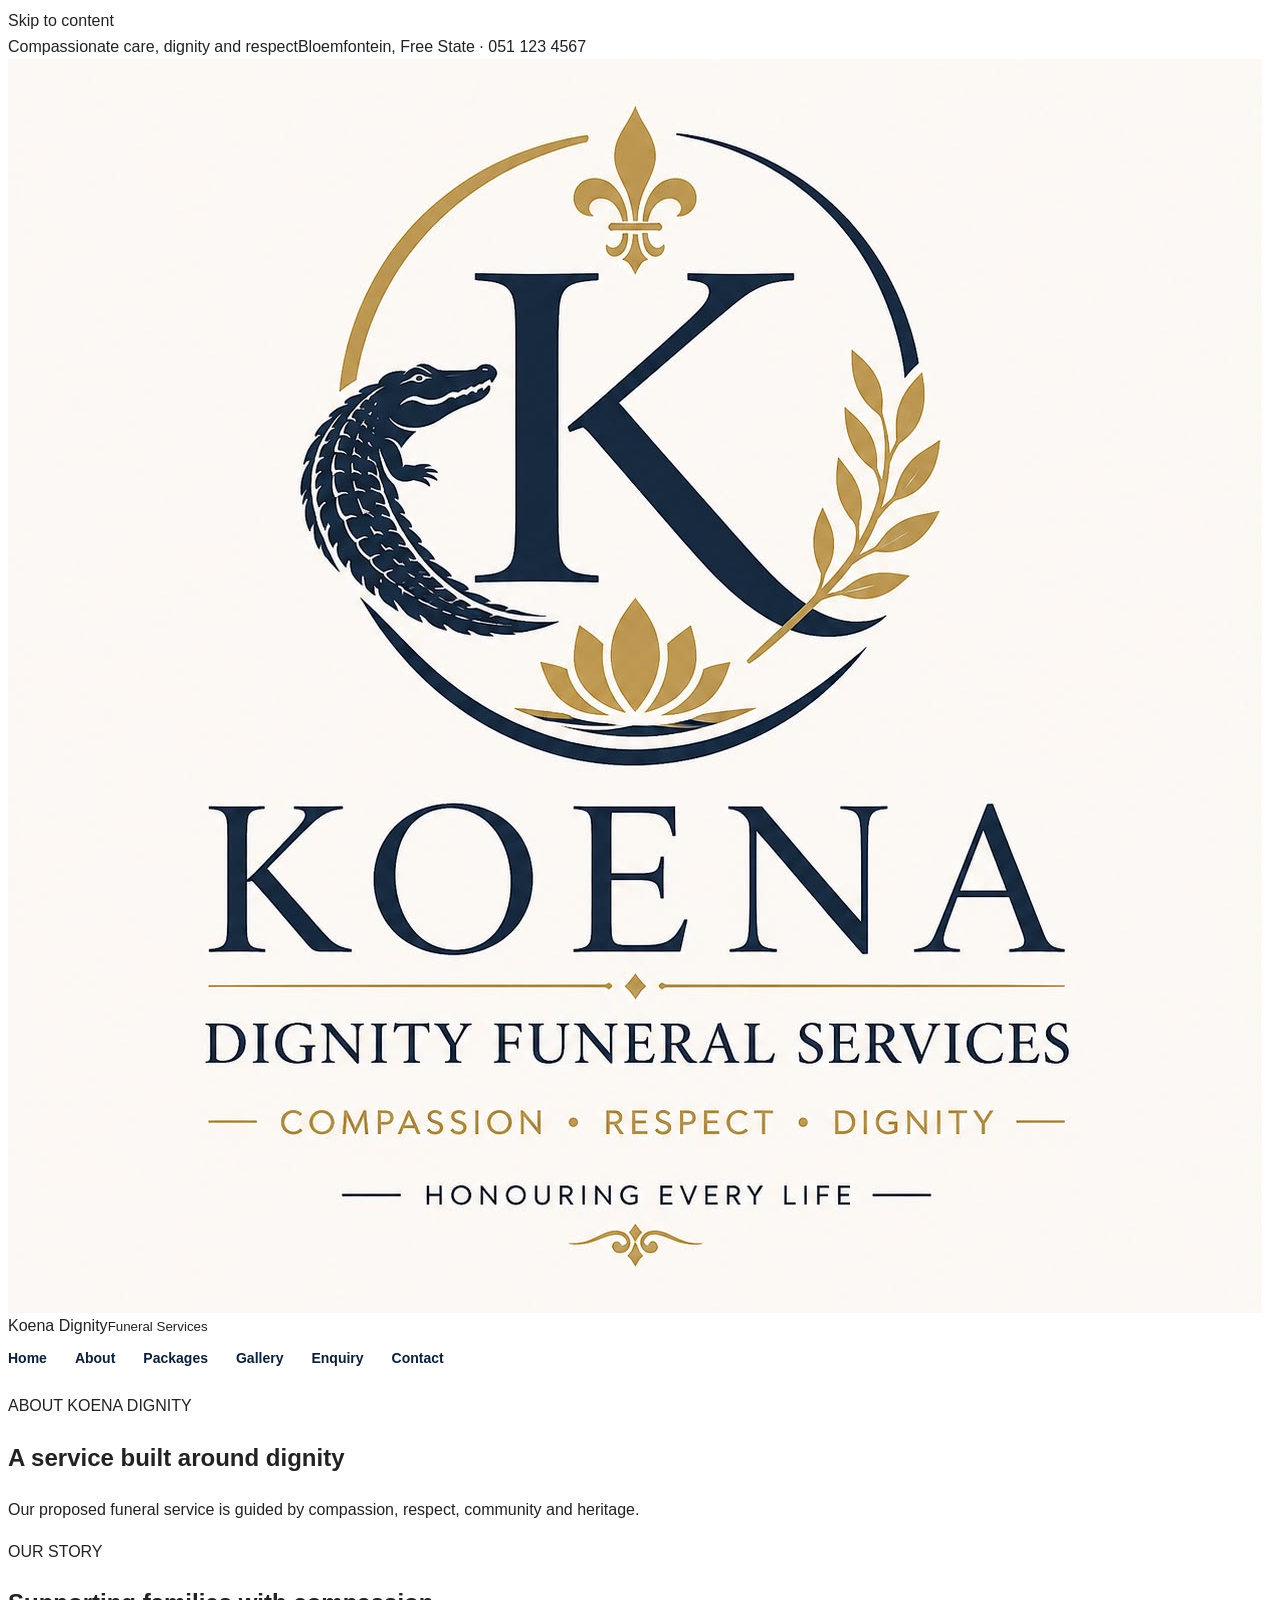
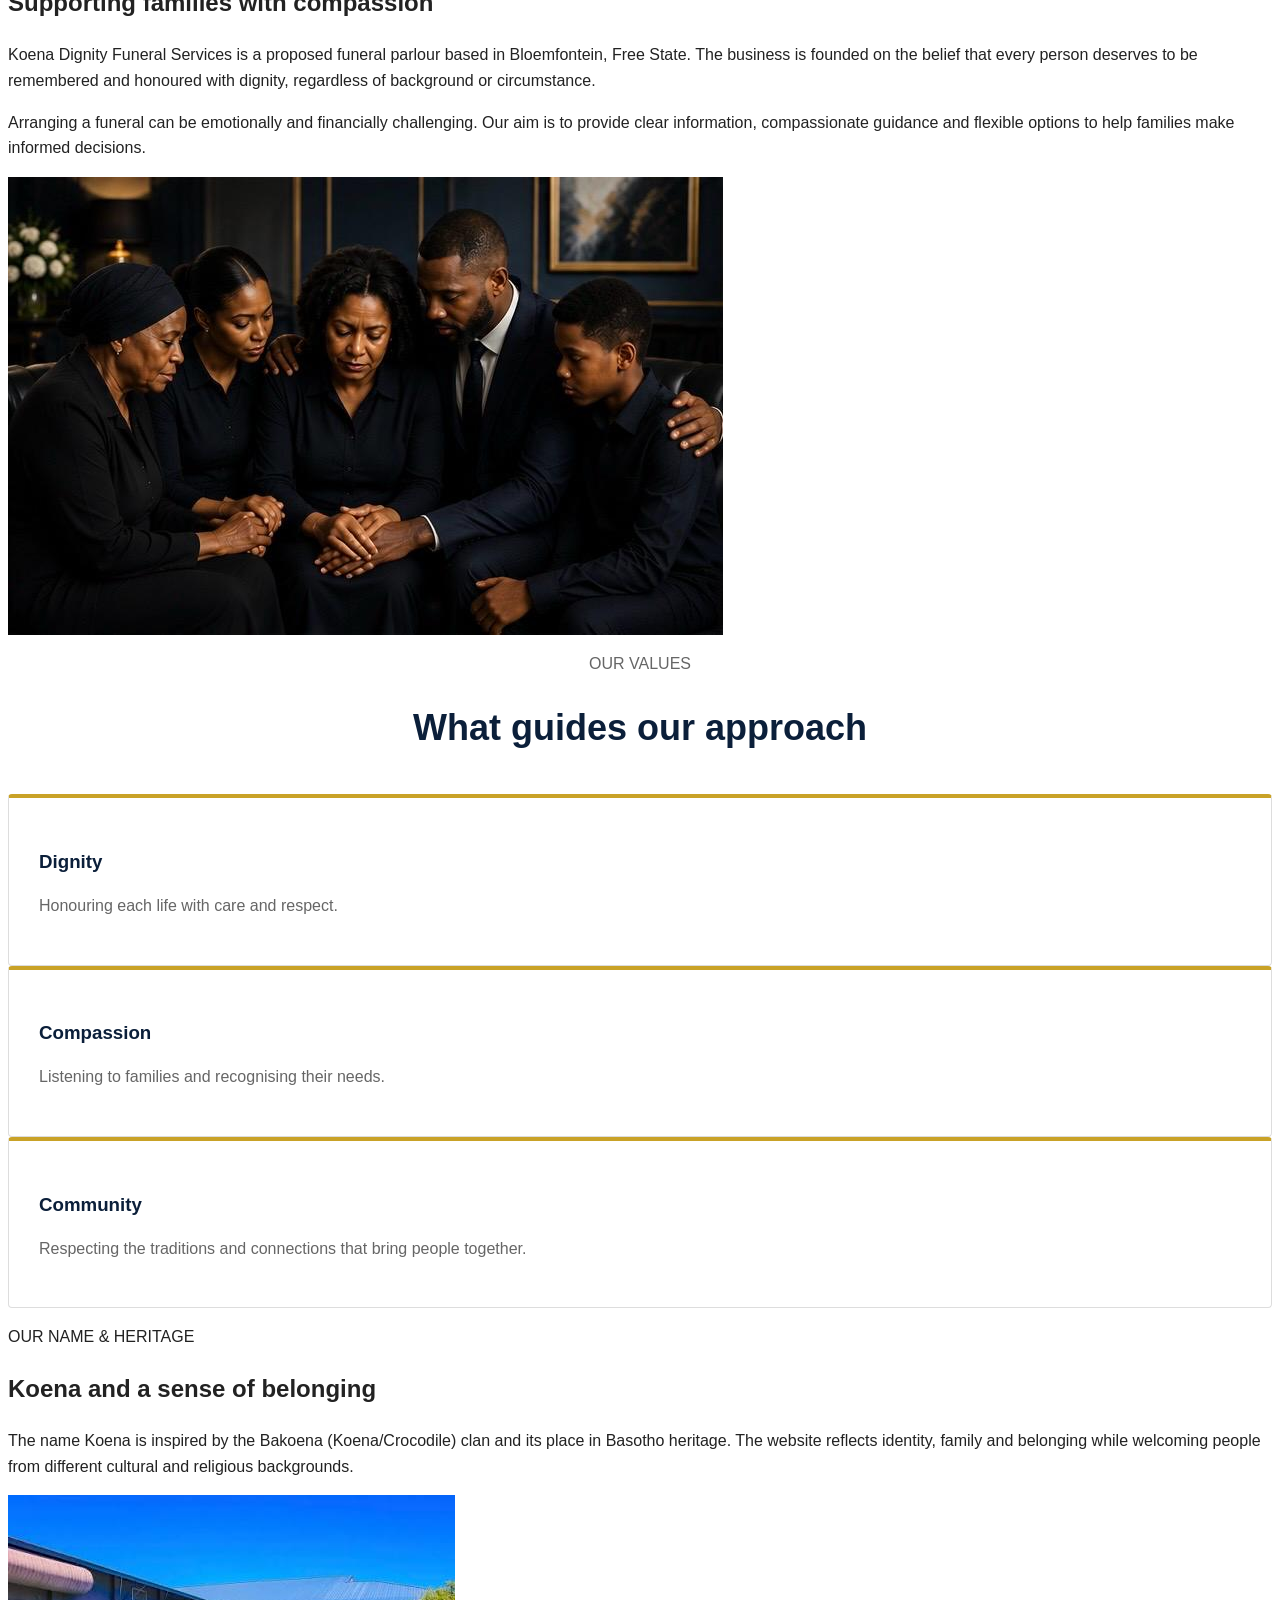
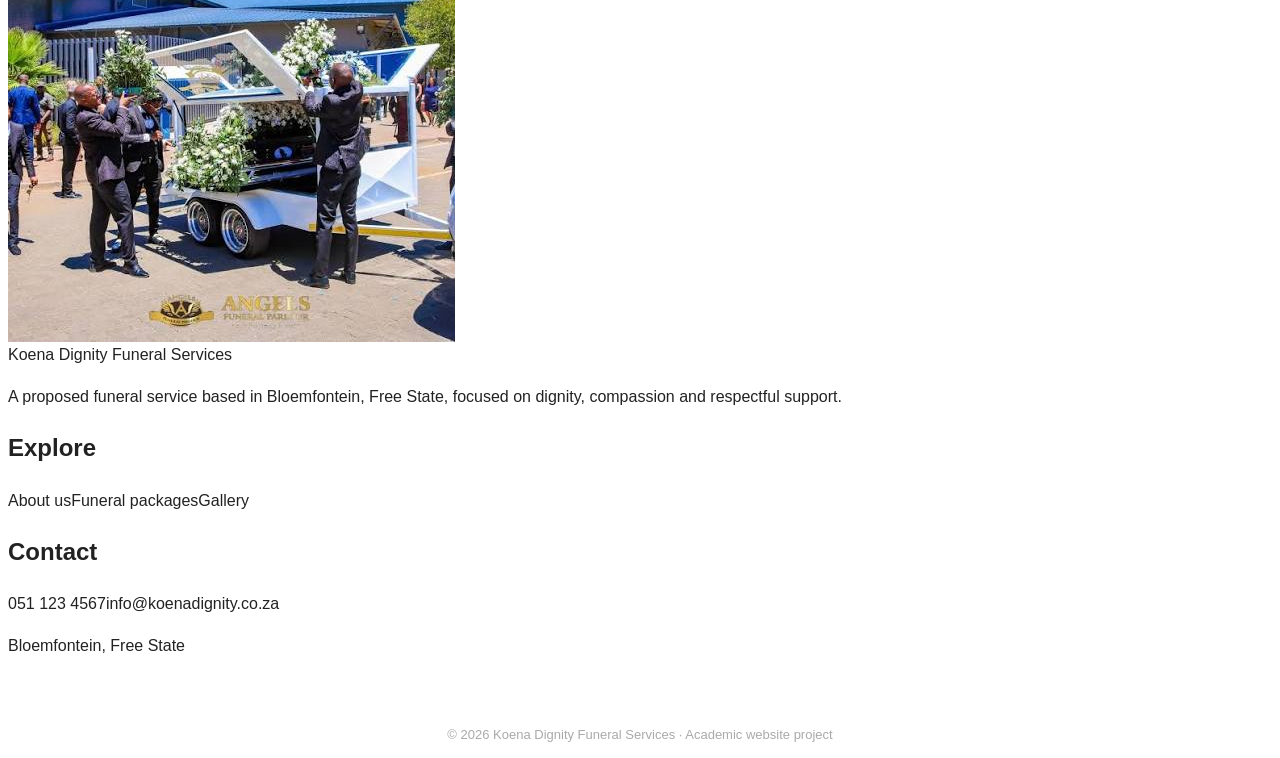
==== pages/about.html @ 7132fbfa "Rebuild pages/about.html with corrected structure and navigation" ====
<!doctype html>
<html lang="en">
<head>
  <meta charset="utf-8">
  <meta name="viewport" content="width=device-width, initial-scale=1">
  <title>About Koena Dignity Funeral Services | Our Story</title>
  <meta name="description" content="Learn about the values, purpose and heritage behind Koena Dignity Funeral Services in Bloemfontein, Free State.">
  <meta name="theme-color" content="#0b1f3a">
  <link rel="canonical" href="https://reth a949.github.io/KoenaDignityFuneralServices/">
  <link rel="stylesheet" href="../css/style.css">
</head>
<body>
  <a class="skip-link" href="#main">Skip to content</a>
  <div class="topbar"><span>Compassionate care, dignity and respect</span><span>Bloemfontein, Free State · <a href="tel:+27511234567">051 123 4567</a></span></div>
  <header class="site-header">
    <a class="brand" href="../index.html"><img src="../asserts/images/WhatsApp%20Image%202026-08-14%20at%2019.05.25.jpeg" alt="Koena Dignity Funeral Services logo"><span>Koena Dignity<small>Funeral Services</small></span></a>
    <button class="menu-toggle" type="button" aria-expanded="false" aria-controls="primary-navigation"><span class="menu-icon" aria-hidden="true">☰</span><span class="sr-only">Toggle navigation</span></button>
    <nav class="navigation" id="primary-navigation" aria-label="Main navigation"><a href="../index.html" >Home</a><a href="../pages/about.html" aria-current="page">About</a><a href="../pages/packages.html" >Packages</a><a href="../pages/gallery.html" >Gallery</a><a href="../pages/enquiry.html" >Enquiry</a><a href="../pages/contact.html" >Contact</a></nav>
  </header>
  <main id="main"><section class="page-hero"><p class="eyebrow">ABOUT KOENA DIGNITY</p><h1>A service built around dignity</h1><p>Our proposed funeral service is guided by compassion, respect, community and heritage.</p></section><section class="content-section split"><div><p class="eyebrow">OUR STORY</p><h2>Supporting families with compassion</h2><p>Koena Dignity Funeral Services is a proposed funeral parlour based in Bloemfontein, Free State. The business is founded on the belief that every person deserves to be remembered and honoured with dignity, regardless of background or circumstance.</p><p>Arranging a funeral can be emotionally and financially challenging. Our aim is to provide clear information, compassionate guidance and flexible options to help families make informed decisions.</p></div><img class="feature-image" src="../asserts/images/family%20support.jpeg" alt="Family members offering each other comfort"></section><section class="content-section soft"><div class="section-heading"><p class="eyebrow">OUR VALUES</p><h2>What guides our approach</h2></div><div class="card-grid"><article class="info-card"><h3>Dignity</h3><p>Honouring each life with care and respect.</p></article><article class="info-card"><h3>Compassion</h3><p>Listening to families and recognising their needs.</p></article><article class="info-card"><h3>Community</h3><p>Respecting the traditions and connections that bring people together.</p></article></div></section><section class="content-section split"><div><p class="eyebrow">OUR NAME & HERITAGE</p><h2>Koena and a sense of belonging</h2><p>The name Koena is inspired by the Bakoena (Koena/Crocodile) clan and its place in Basotho heritage. The website reflects identity, family and belonging while welcoming people from different cultural and religious backgrounds.</p></div><img class="feature-image" src="../asserts/images/image.png" alt="Heritage image representing the identity and community behind the Koena name"></section></main>
  <footer class="site-footer">
    <div class="footer-grid"><div><a class="footer-brand" href="../index.html">Koena Dignity Funeral Services</a><p>A proposed funeral service based in Bloemfontein, Free State, focused on dignity, compassion and respectful support.</p></div>
    <div><h2>Explore</h2><a href="../pages/about.html">About us</a><a href="../pages/packages.html">Funeral packages</a><a href="../pages/gallery.html">Gallery</a></div>
    <div><h2>Contact</h2><a href="tel:+27511234567">051 123 4567</a><a href="mailto:info@koenadignity.co.za">info@koenadignity.co.za</a><p>Bloemfontein, Free State</p></div></div>
    <p class="copyright">© 2026 Koena Dignity Funeral Services · Academic website project</p>
  </footer>
  <script src="../js/script.js" defer></script>
</body>
</html>
---- css/style.css ----
```css
/* =========================================================
   KOENA DIGNITY FUNERAL SERVICES
   Shared CSS for all 5 pages
   Pages:
   1. index.html
   2. about.html
   3. packages.html
   4. enquiry.html
   5. contact.html
   ========================================================= */


/* =========================================================
   1. GENERAL SETTINGS
   ========================================================= */

* {
    margin: 0;
    padding: 0;
    box-sizing: border-box;
}

html {
    scroll-behavior: smooth;
}

body {
    font-family: Arial, Helvetica, sans-serif;
    background-color: #ffffff;
    color: #222222;
    line-height: 1.6;
}

img {
    max-width: 100%;
    height: auto;
    display: block;
}

a {
    text-decoration: none;
    color: inherit;
}

ul {
    list-style: none;
}


/* =========================================================
   2. COLOUR VARIABLES
   ========================================================= */

:root {
    --navy: #0b1f3a;
    --dark-navy: #071426;
    --gold: #c9a227;
    --light-gold: #e2c35a;
    --silver: #b8b8b8;
    --white: #ffffff;
    --light-bg: #f5f5f5;
    --dark-text: #222222;
    --grey-text: #666666;
    --border: #dddddd;
}


/* =========================================================
   3. TOP BAR
   ========================================================= */

.top-bar {
    background-color: var(--dark-navy);
    color: var(--white);
    padding: 10px 6%;
    display: flex;
    justify-content: space-between;
    align-items: center;
    gap: 20px;
    font-size: 14px;
}

.top-item {
    display: flex;
    align-items: center;
    gap: 8px;
}

.gold-icon {
    color: var(--gold);
    font-weight: bold;
}

.socials {
    display: flex;
    gap: 15px;
}

.socials a {
    color: var(--white);
    transition: 0.3s;
}

.socials a:hover {
    color: var(--gold);
}


/* =========================================================
   4. HEADER AND NAVIGATION
   ========================================================= */

.header {
    background-color: var(--white);
    padding: 18px 6%;
    display: flex;
    justify-content: space-between;
    align-items: center;
    border-bottom: 1px solid var(--border);
    position: relative;
    z-index: 10;
}

.logo-container {
    display: flex;
    align-items: center;
    gap: 12px;
}

.logo-container img {
    width: 65px;
    height: 65px;
    object-fit: contain;
}

.logo-container h1 {
    color: var(--navy);
    font-size: 24px;
    line-height: 1.2;
}

.logo-container p {
    color: var(--gold);
    font-size: 12px;
    letter-spacing: 1px;
}

.navigation {
    display: flex;
    align-items: center;
    gap: 28px;
}

.navigation a {
    color: var(--navy);
    font-size: 14px;
    font-weight: bold;
    position: relative;
    padding: 8px 0;
    transition: 0.3s;
}

.navigation a::after {
    content: "";
    position: absolute;
    width: 0;
    height: 2px;
    background-color: var(--gold);
    left: 0;
    bottom: 0;
    transition: 0.3s;
}

.navigation a:hover {
    color: var(--gold);
}

.navigation a:hover::after {
    width: 100%;
}


/* =========================================================
   5. HERO SECTION
   ========================================================= */

.hero {
    position: relative;
    min-height: 520px;
    overflow: hidden;
}

.hero-background {
    position: absolute;
    inset: 0;
    background-image: url("../images/hero.jpg");
    background-size: cover;
    background-position: center;
    z-index: 1;
}

.hero-overlay {
    position: absolute;
    inset: 0;
    background: rgba(7, 20, 38, 0.70);
    z-index: 2;
}

.hero-content {
    position: relative;
    z-index: 3;
    min-height: 520px;
    max-width: 850px;
    margin: auto;
    padding: 100px 30px;
    text-align: center;
    color: var(--white);
    display: flex;
    flex-direction: column;
    justify-content: center;
    align-items: center;
}

.hero-content h1 {
    font-size: 48px;
    line-height: 1.2;
    margin-bottom: 18px;
}

.hero-content h2 {
    font-size: 32px;
    margin-bottom: 15px;
}

.hero-content p {
    font-size: 18px;
    max-width: 720px;
    margin-bottom: 25px;
    color: #eeeeee;
}

.hero-content .gold-text {
    color: var(--gold);
}


/* =========================================================
   6. GOLD LINES
   ========================================================= */

.gold-line {
    width: 90px;
    height: 3px;
    background-color: var(--gold);
    margin: 18px auto;
}

.small-gold-line {
    width: 55px;
    height: 3px;
    background-color: var(--gold);
    margin: 12px 0;
}


/* =========================================================
   7. BUTTONS
   ========================================================= */

.hero-buttons {
    display: flex;
    justify-content: center;
    gap: 15px;
    flex-wrap: wrap;
    margin-top: 15px;
}

.gold-button,
.outline-button,
.learn-more {
    display: inline-block;
    padding: 12px 25px;
    border-radius: 3px;
    font-weight: bold;
    transition: 0.3s;
}

.gold-button {
    background-color: var(--gold);
    color: var(--white);
    border: 2px solid var(--gold);
}

.gold-button:hover {
    background-color: var(--light-gold);
    border-color: var(--light-gold);
}

.outline-button {
    border: 2px solid var(--white);
    color: var(--white);
}

.outline-button:hover {
    background-color: var(--white);
    color: var(--navy);
}

.learn-more {
    background-color: var(--navy);
    color: var(--white);
    margin-top: 15px;
}

.learn-more:hover {
    background-color: var(--gold);
}


/* =========================================================
   8. HIGHLIGHTS
   ========================================================= */

.highlights {
    background-color: var(--navy);
    color: var(--white);
    display: grid;
    grid-template-columns: repeat(3, 1fr);
    gap: 20px;
    padding: 45px 6%;
    text-align: center;
}

.highlight {
    padding: 20px;
}

.highlight h3 {
    color: var(--white);
    margin: 10px 0;
}

.highlight p {
    color: #dddddd;
    font-size: 14px;
}

.circle-icon {
    width: 60px;
    height: 60px;
    margin: 0 auto 15px;
    border: 2px solid var(--gold);
    border-radius: 50%;
    display: flex;
    justify-content: center;
    align-items: center;
    color: var(--gold);
    font-size: 22px;
}


/* =========================================================
   9. ABOUT PREVIEW
   ========================================================= */

.about-preview {
    padding: 80px 6%;
    display: grid;
    grid-template-columns: 1fr 1fr;
    gap: 60px;
    align-items: center;
}

.about-text {
    max-width: 650px;
}

.section-label {
    color: var(--gold);
    font-size: 14px;
    font-weight: bold;
    text-transform: uppercase;
    letter-spacing: 2px;
    margin-bottom: 10px;
}

.about-text h2,
.section-heading h2 {
    color: var(--navy);
    font-size: 36px;
    line-height: 1.2;
    margin-bottom: 15px;
}

.about-text p {
    color: var(--grey-text);
    margin-bottom: 15px;
}

.about-image img {
    width: 100%;
    height: 420px;
    object-fit: cover;
    border-radius: 5px;
    box-shadow: 0 8px 25px rgba(0, 0, 0, 0.12);
}


/* =========================================================
   10. GENERAL SECTIONS
   ========================================================= */

.services-section {
    padding: 80px 6%;
    background-color: var(--light-bg);
}

.section-heading {
    text-align: center;
    max-width: 750px;
    margin: 0 auto 45px;
}

.section-heading p {
    color: var(--grey-text);
}

.section-heading .small-gold-line {
    margin: 15px auto;
}


/* =========================================================
   11. SERVICE / PACKAGE CARDS
   ========================================================= */

.service-grid {
    display: grid;
    grid-template-columns: repeat(3, 1fr);
    gap: 25px;
}

.service-card {
    background-color: var(--white);
    border: 1px solid var(--border);
    padding: 30px;
    border-radius: 5px;
    position: relative;
    transition: 0.3s;
}

.service-card:hover {
    transform: translateY(-5px);
    box-shadow: 0 10px 25px rgba(0, 0, 0, 0.10);
    border-color: var(--gold);
}

.service-number {
    width: 45px;
    height: 45px;
    background-color: var(--gold);
    color: var(--white);
    border-radius: 50%;
    display: flex;
    justify-content: center;
    align-items: center;
    font-weight: bold;
    margin-bottom: 18px;
}

.service-card h3 {
    color: var(--navy);
    font-size: 22px;
    margin-bottom: 12px;
}

.service-card h4 {
    color: var(--gold);
    margin-bottom: 10px;
}

.service-card p {
    color: var(--grey-text);
    font-size: 15px;
    margin-bottom: 12px;
}

.service-card ul {
    margin: 15px 0;
}

.service-card li {
    color: var(--grey-text);
    padding: 6px 0;
    padding-left: 20px;
    position: relative;
}

.service-card li::before {
    content: "✓";
    position: absolute;
    left: 0;
    color: var(--gold);
    font-weight: bold;
}

.service-card > a {
    margin-top: 10px;
}


/* =========================================================
   12. ABOUT PAGE CONTENT
   ========================================================= */

.about-page-section {
    padding: 75px 6%;
}

.about-page-section:nth-child(even) {
    background-color: var(--light-bg);
}

.about-page-section h2 {
    color: var(--navy);
    font-size: 32px;
    margin-bottom: 15px;
}

.about-page-section h3 {
    color: var(--navy);
    margin-bottom: 10px;
}

.about-page-section p {
    color: var(--grey-text);
    margin-bottom: 15px;
}

.about-page-grid {
    display: grid;
    grid-template-columns: 1fr 1fr;
    gap: 50px;
    align-items: center;
}

.about-page-grid img {
    width: 100%;
    max-height: 450px;
    object-fit: cover;
    border-radius: 5px;
}


/* =========================================================
   13. VALUES / INFORMATION BOXES
   ========================================================= */

.info-grid {
    display: grid;
    grid-template-columns: repeat(3, 1fr);
    gap: 25px;
    margin-top: 30px;
}

.info-card {
    background-color: var(--white);
    padding: 30px;
    border: 1px solid var(--border);
    border-top: 4px solid var(--gold);
    border-radius: 4px;
}

.info-card h3 {
    color: var(--navy);
    margin-bottom: 10px;
}

.info-card p {
    color: var(--grey-text);
}


/* =========================================================
   14. PACKAGE PAGE
   ========================================================= */

.package-grid {
    display: grid;
    grid-template-columns: repeat(3, 1fr);
    gap: 25px;
    padding: 20px 6% 70px;
}

.package-card {
    background-color: var(--white);
    border: 1px solid var(--border);
    border-radius: 5px;
    overflow: hidden;
    transition: 0.3s;
}

.package-card:hover {
    transform: translateY(-5px);
    box-shadow: 0 10px 25px rgba(0, 0, 0, 0.10);
}

.package-card-header {
    background-color: var(--navy);
    color: var(--white);
    padding: 25px;
    text-align: center;
}

.package-card-header h3 {
    color: var(--white);
    margin-bottom: 5px;
}

.package-price {
    color: var(--gold);
    font-size: 26px;
    font-weight: bold;
}

.package-card-body {
    padding: 25px;
}

.package-card-body li {
    color: var(--grey-text);
    padding: 7px 0;
    border-bottom: 1px solid #eeeeee;
}

.package-card-body li:last-child {
    border-bottom: none;
}


/* =========================================================
   15. ENQUIRY / CONTACT FORM
   ========================================================= */

.contact-form {
    max-width: 850px;
    margin: 0 auto;
    background-color: var(--white);
    padding: 35px;
    border: 1px solid var(--border);
    border-radius: 5px;
    box-shadow: 0 5px 20px rgba(0, 0, 0, 0.06);
}

.contact-form h2 {
    color: var(--navy);
    margin-bottom: 10px;
}

.contact-form p {
    color: var(--grey-text);
    margin-bottom: 25px;
}

.contact-form label {
    display: block;
    color: var(--navy);
    font-weight: bold;
    margin-bottom: 7px;
    margin-top: 15px;
}

.contact-form input,
.contact-form select,
.contact-form textarea {
    width: 100%;
    padding: 12px 14px;
    border: 1px solid var(--border);
    border-radius: 3px;
    font-family: Arial, Helvetica, sans-serif;
    font-size: 15px;
    background-color: #ffffff;
}

.contact-form textarea {
    min-height: 150px;
    resize: vertical;
}

.contact-form input:focus,
.contact-form select:focus,
.contact-form textarea:focus {
    outline: none;
    border-color: var(--gold);
    box-shadow: 0 0 0 2px rgba(201, 162, 39, 0.15);
}

.contact-form button {
    border: none;
    cursor: pointer;
    margin-top: 20px;
}


/* =========================================================
   16. FORM TWO-COLUMN LAYOUT
   ========================================================= */

.form-row {
    display: grid;
    grid-template-columns: 1fr 1fr;
    gap: 20px;
}

.form-group {
    width: 100%;
}


/* =========================================================
   17. CONTACT INFORMATION
   ========================================================= */

.contact-info {
    display: grid;
    grid-template-columns: repeat(3, 1fr);
    gap: 25px;
    margin: 40px auto;
    max-width: 1100px;
}

.contact-info-card {
    text-align: center;
    background-color: var(--light-bg);
    padding: 30px 20px;
    border-top: 3px solid var(--gold);
}

.contact-info-card h3 {
    color: var(--navy);
    margin: 12px 0 8px;
}

.contact-info-card p {
    color: var(--grey-text);
}

.contact-info-card a {
    color: var(--navy);
}

.contact-info-card a:hover {
    color: var(--gold);
}


/* =========================================================
   18. MAP / CONTACT IMAGE
   ========================================================= */

.map-container {
    width: 100%;
    margin-top: 30px;
}

.map-container img {
    width: 100%;
    max-height: 400px;
    object-fit: cover;
    border-radius: 5px;
}


/* =========================================================
   19. CTA SECTION
   ========================================================= */

.cta {
    position: relative;
    background-color: var(--navy);
    color: var(--white);
    padding: 70px 6%;
    text-align: center;
    overflow: hidden;
}

.cta::before {
    content: "";
    position: absolute;
    inset: 0;
    background: rgba(7, 20, 38, 0.30);
}

.cta-content {
    position: relative;
    z-index: 2;
    max-width: 800px;
    margin: auto;
}

.cta h2 {
    color: var(--white);
    font-size: 36px;
    margin-bottom: 15px;
}

.cta p {
    color: #eeeeee;
    margin-bottom: 25px;
}

.cta .gold-button {
    margin-top: 10px;
}


/* =========================================================
   20. FOOTER
   ========================================================= */

.footer {
    background-color: var(--dark-navy);
    color: var(--white);
    padding: 60px 6% 20px;
}

.footer-container {
    display: grid;
    grid-template-columns: 1.5fr 1fr 1fr 1fr;
    gap: 40px;
    max-width: 1200px;
    margin: 0 auto;
}

.footer-column h3 {
    color: var(--gold);
    font-size: 18px;
    margin-bottom: 15px;
}

.footer-column p {
    color: #cccccc;
    font-size: 14px;
    margin-bottom: 8px;
}

.footer-column a {
    color: #cccccc;
    display: block;
    margin-bottom: 8px;
    font-size: 14px;
    transition: 0.3s;
}

.footer-column a:hover {
    color: var(--gold);
}

.footer-logo {
    color: var(--white);
    font-size: 24px;
    margin-bottom: 10px;
}

.copyright {
    border-top: 1px solid rgba(255, 255, 255, 0.15);
    text-align: center;
    margin-top: 45px;
    padding-top: 20px;
    color: #aaaaaa;
    font-size: 13px;
}


/* =========================================================
   21. TABLES
   ========================================================= */

table {
    width: 100%;
    border-collapse: collapse;
    margin: 30px 0;
    background-color: var(--white);
}

th {
    background-color: var(--navy);
    color: var(--white);
    padding: 15px;
    text-align: left;
}

td {
    padding: 14px 15px;
    border-bottom: 1px solid var(--border);
    color: var(--grey-text);
}

tr:hover td {
    background-color: #fafafa;
}


/* =========================================================
   22. GENERAL LISTS
   ========================================================= */

.content-list {
    max-width: 900px;
    margin: 20px auto;
}

.content-list li {
    color: var(--grey-text);
    padding: 8px 0 8px 25px;
    position: relative;
}

.content-list li::before {
    content: "•";
    position: absolute;
    left: 5px;
    color: var(--gold);
    font-size: 20px;
}


/* =========================================================
   23. IMAGE SECTIONS
   ========================================================= */

.image-section {
    padding: 70px 6%;
}

.image-section img {
    width: 100%;
    max-height: 500px;
    object-fit: cover;
    border-radius: 5px;
}

.image-grid {
    display: grid;
    grid-template-columns: repeat(2, 1fr);
    gap: 25px;
}

.image-grid img {
    width: 100%;
    height: 300px;
    object-fit: cover;
    border-radius: 5px;
}


/* =========================================================
   24. MOBILE NAVIGATION
   ========================================================= */

.menu-toggle {
    display: none;
}


/* =========================================================
   25. RESPONSIVE DESIGN - TABLETS
   ========================================================= */

@media (max-width: 1000px) {

    .header {
        padding: 15px 4%;
    }

    .navigation {
        gap: 16px;
    }

    .navigation a {
        font-size: 13px;
    }

    .about-preview {
        gap: 35px;
    }

    .service-grid,
    .package-grid {
        grid-template-columns: repeat(2, 1fr);
    }

    .info-grid {
        grid-template-columns: repeat(2, 1fr);
    }

    .footer-container {
        grid-template-columns: repeat(2, 1fr);
    }
}


/* =========================================================
   26. RESPONSIVE DESIGN - MOBILE
   ========================================================= */

@media (max-width: 700px) {

    .top-bar {
        flex-direction: column;
        text-align: center;
        gap: 8px;
    }

    .header {
        flex-direction: column;
        gap: 20px;
        padding: 20px;
    }

    .logo-container {
        justify-content: center;
        text-align: center;
    }

    .navigation {
        flex-wrap: wrap;
        justify-content: center;
        gap: 12px 20px;
    }

    .navigation a {
        font-size: 12px;
    }

    .hero,
    .hero-content {
        min-height: 480px;
    }

    .hero-content {
        padding: 70px 20px;
    }

    .hero-content h1 {
        font-size: 34px;
    }

    .hero-content h2 {
        font-size: 26px;
    }

    .hero-content p {
        font-size: 16px;
    }

    .highlights {
        grid-template-columns: 1fr;
        padding: 35px 8%;
    }

    .about-preview {
        grid-template-columns: 1fr;
        padding: 60px 7%;
    }

    .about-text h2,
    .section-heading h2 {
        font-size: 29px;
    }

    .about-image img {
        height: 300px;
    }

    .services-section {
        padding: 60px 7%;
    }

    .service-grid,
    .package-grid,
    .info-grid,
    .contact-info {
        grid-template-columns: 1fr;
    }

    .package-grid {
        padding-left: 7%;
        padding-right: 7%;
    }

    .about-page-grid {
        grid-template-columns: 1fr;
    }

    .form-row {
        grid-template-columns: 1fr;
        gap: 0;
    }

    .contact-form {
        padding: 25px 20px;
    }

    .cta {
        padding: 55px 7%;
    }

    .cta h2 {
        font-size: 29px;
    }

    .footer-container {
        grid-template-columns: 1fr;
        text-align: center;
    }

    .footer {
        padding-left: 7%;
        padding-right: 7%;
    }
}


/* =========================================================
   27. SMALL MOBILE PHONES
   ========================================================= */

@media (max-width: 400px) {

    .logo-container h1 {
        font-size: 20px;
    }

    .logo-container img {
        width: 50px;
        height: 50px;
    }

    .hero-content h1 {
        font-size: 28px;
    }

    .hero-content h2 {
        font-size: 22px;
    }

    .hero-buttons {
        flex-direction: column;
        width: 100%;
    }

    .gold-button,
    .outline-button {
        width: 100%;
        text-align: center;
    }

    .service-card {
        padding: 22px;
    }

    .contact-form {
        padding: 20px 15px;
    }
}
```




/* =========================================================
   PACKAGE SEARCH AND FILTER
   ========================================================= */
.package-filter {
    display: grid;
    grid-template-columns: minmax(220px, 2fr) minmax(190px, 1fr) auto;
    align-items: end;
    gap: 18px;
    max-width: 1100px;
    margin: 0 auto 18px;
    padding: 22px;
    background: var(--white);
    border: 1px solid var(--border);
    border-radius: 6px;
    box-shadow: 0 5px 18px rgba(7, 20, 38, 0.06);
}
.package-filter label {
    display: block;
    margin-bottom: 8px;
    color: var(--navy);
    font-weight: 600;
}
.package-filter input,
.package-filter select {
    width: 100%;
    min-height: 46px;
    padding: 11px 13px;
    border: 1px solid var(--border);
    border-radius: 4px;
    background: #fff;
    color: var(--grey-text);
    font: inherit;
}
.package-filter input:focus,
.package-filter select:focus {
    outline: 2px solid var(--gold);
    outline-offset: 2px;
}
.package-filter__clear {
    min-height: 46px;
    padding: 10px 18px;
    border: 1px solid var(--gold);
    border-radius: 4px;
    background: transparent;
    color: var(--navy);
    font: inherit;
    font-weight: 600;
    cursor: pointer;
}
.package-filter__clear:hover {
    background: var(--navy);
    color: #fff;
}
.package-results {
    max-width: 1100px;
    margin: 0 auto 22px;
    color: var(--grey-text);
    font-size: 14px;
}
.package-card-hidden {
    display: none !important;
}
.package-no-results {
    grid-column: 1 / -1;
    padding: 28px;
    text-align: center;
    color: var(--grey-text);
    background: #fff;
    border: 1px dashed var(--border);
    border-radius: 5px;
}
@media (max-width: 700px) {
    .package-filter {
        grid-template-columns: 1fr;
        padding: 18px;
    }
    .package-filter__clear {
        width: 100%;
    }
}
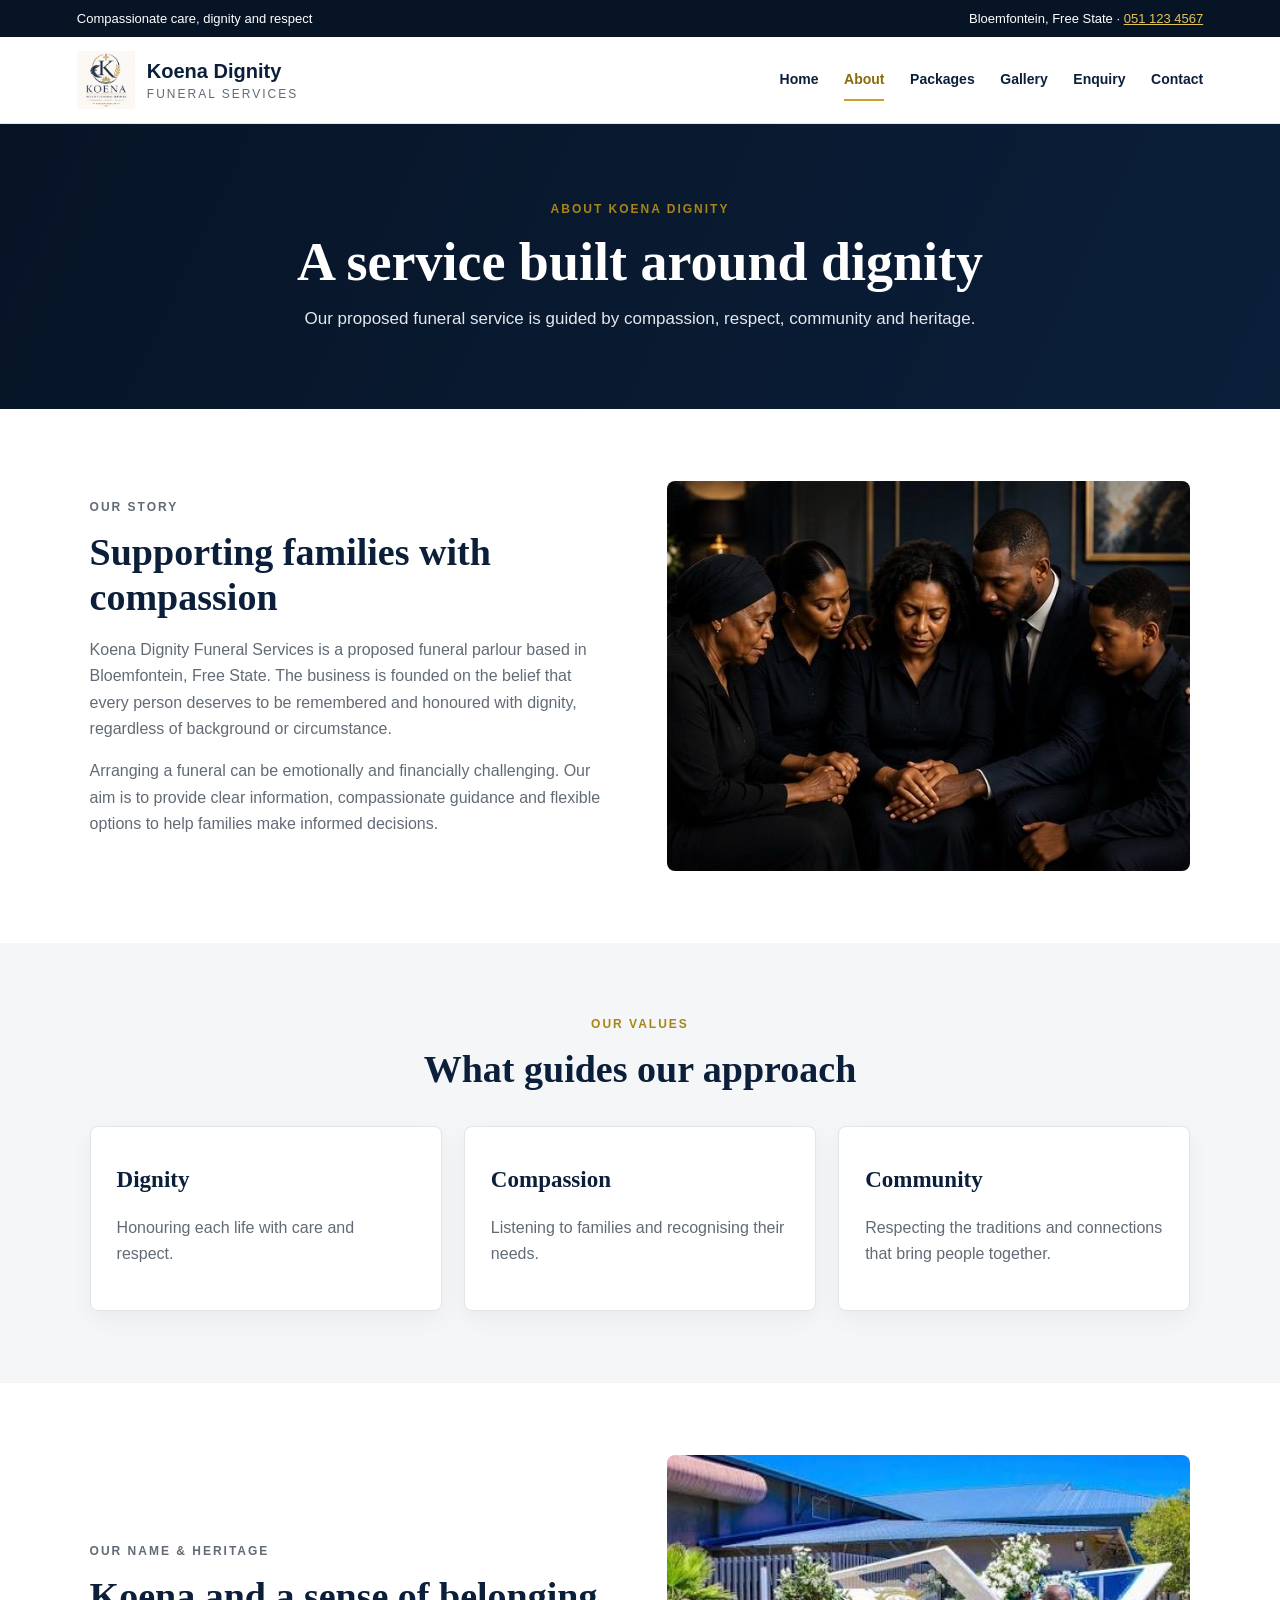
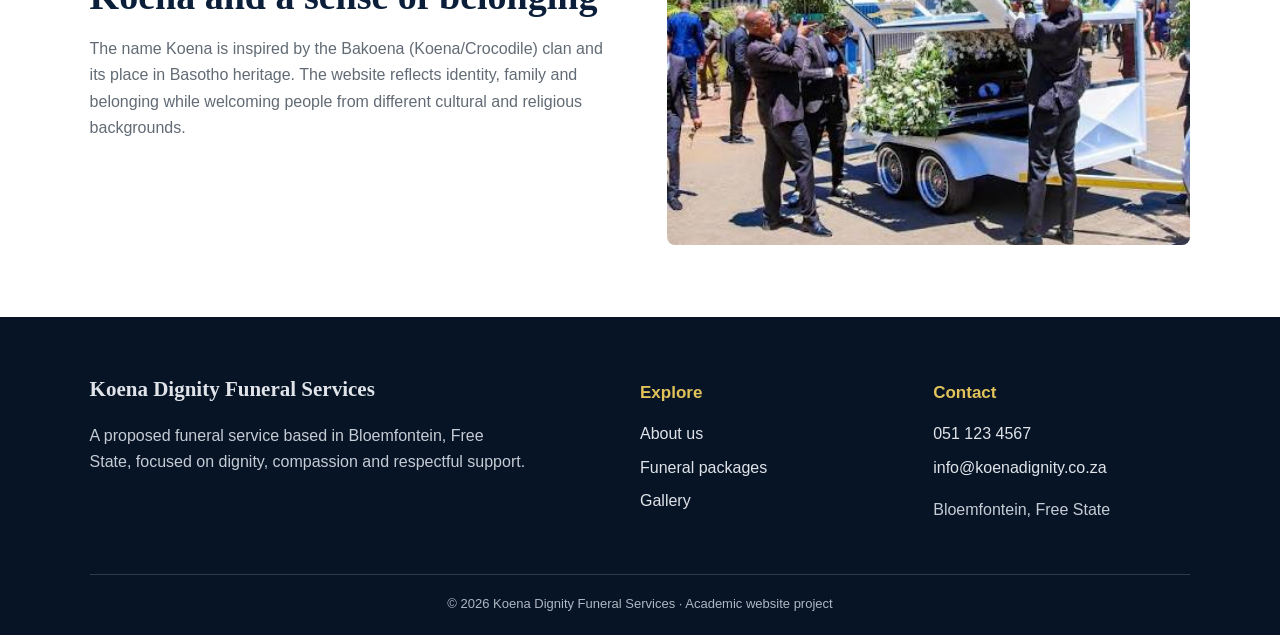
==== commit 959fb25f: "Remove invalid canonical URL until deployment URL is confirmed" ====
--- a/pages/about.html
+++ b/pages/about.html
@@ -6,7 +6,7 @@
   <title>About Koena Dignity Funeral Services | Our Story</title>
   <meta name="description" content="Learn about the values, purpose and heritage behind Koena Dignity Funeral Services in Bloemfontein, Free State.">
   <meta name="theme-color" content="#0b1f3a">
-  <link rel="canonical" href="https://reth a949.github.io/KoenaDignityFuneralServices/">
+  
   <link rel="stylesheet" href="../css/style.css">
 </head>
 <body>
--- a/css/style.css
+++ b/css/style.css
@@ -1,1252 +1,12 @@
-```css
-/* =========================================================
-   KOENA DIGNITY FUNERAL SERVICES
-   Shared CSS for all 5 pages
-   Pages:
-   1. index.html
-   2. about.html
-   3. packages.html
-   4. enquiry.html
-   5. contact.html
-   ========================================================= */
-
-
-/* =========================================================
-   1. GENERAL SETTINGS
-   ========================================================= */
-
-* {
-    margin: 0;
-    padding: 0;
-    box-sizing: border-box;
-}
-
-html {
-    scroll-behavior: smooth;
-}
-
-body {
-    font-family: Arial, Helvetica, sans-serif;
-    background-color: #ffffff;
-    color: #222222;
-    line-height: 1.6;
-}
-
-img {
-    max-width: 100%;
-    height: auto;
-    display: block;
-}
-
-a {
-    text-decoration: none;
-    color: inherit;
-}
-
-ul {
-    list-style: none;
-}
-
-
-/* =========================================================
-   2. COLOUR VARIABLES
-   ========================================================= */
-
-:root {
-    --navy: #0b1f3a;
-    --dark-navy: #071426;
-    --gold: #c9a227;
-    --light-gold: #e2c35a;
-    --silver: #b8b8b8;
-    --white: #ffffff;
-    --light-bg: #f5f5f5;
-    --dark-text: #222222;
-    --grey-text: #666666;
-    --border: #dddddd;
-}
-
-
-/* =========================================================
-   3. TOP BAR
-   ========================================================= */
-
-.top-bar {
-    background-color: var(--dark-navy);
-    color: var(--white);
-    padding: 10px 6%;
-    display: flex;
-    justify-content: space-between;
-    align-items: center;
-    gap: 20px;
-    font-size: 14px;
-}
-
-.top-item {
-    display: flex;
-    align-items: center;
-    gap: 8px;
-}
-
-.gold-icon {
-    color: var(--gold);
-    font-weight: bold;
-}
-
-.socials {
-    display: flex;
-    gap: 15px;
-}
-
-.socials a {
-    color: var(--white);
-    transition: 0.3s;
-}
-
-.socials a:hover {
-    color: var(--gold);
-}
-
-
-/* =========================================================
-   4. HEADER AND NAVIGATION
-   ========================================================= */
-
-.header {
-    background-color: var(--white);
-    padding: 18px 6%;
-    display: flex;
-    justify-content: space-between;
-    align-items: center;
-    border-bottom: 1px solid var(--border);
-    position: relative;
-    z-index: 10;
-}
-
-.logo-container {
-    display: flex;
-    align-items: center;
-    gap: 12px;
-}
-
-.logo-container img {
-    width: 65px;
-    height: 65px;
-    object-fit: contain;
-}
-
-.logo-container h1 {
-    color: var(--navy);
-    font-size: 24px;
-    line-height: 1.2;
-}
-
-.logo-container p {
-    color: var(--gold);
-    font-size: 12px;
-    letter-spacing: 1px;
-}
-
-.navigation {
-    display: flex;
-    align-items: center;
-    gap: 28px;
-}
-
-.navigation a {
-    color: var(--navy);
-    font-size: 14px;
-    font-weight: bold;
-    position: relative;
-    padding: 8px 0;
-    transition: 0.3s;
-}
-
-.navigation a::after {
-    content: "";
-    position: absolute;
-    width: 0;
-    height: 2px;
-    background-color: var(--gold);
-    left: 0;
-    bottom: 0;
-    transition: 0.3s;
-}
-
-.navigation a:hover {
-    color: var(--gold);
-}
-
-.navigation a:hover::after {
-    width: 100%;
-}
-
-
-/* =========================================================
-   5. HERO SECTION
-   ========================================================= */
-
-.hero {
-    position: relative;
-    min-height: 520px;
-    overflow: hidden;
-}
-
-.hero-background {
-    position: absolute;
-    inset: 0;
-    background-image: url("../images/hero.jpg");
-    background-size: cover;
-    background-position: center;
-    z-index: 1;
-}
-
-.hero-overlay {
-    position: absolute;
-    inset: 0;
-    background: rgba(7, 20, 38, 0.70);
-    z-index: 2;
-}
-
-.hero-content {
-    position: relative;
-    z-index: 3;
-    min-height: 520px;
-    max-width: 850px;
-    margin: auto;
-    padding: 100px 30px;
-    text-align: center;
-    color: var(--white);
-    display: flex;
-    flex-direction: column;
-    justify-content: center;
-    align-items: center;
-}
-
-.hero-content h1 {
-    font-size: 48px;
-    line-height: 1.2;
-    margin-bottom: 18px;
-}
-
-.hero-content h2 {
-    font-size: 32px;
-    margin-bottom: 15px;
-}
-
-.hero-content p {
-    font-size: 18px;
-    max-width: 720px;
-    margin-bottom: 25px;
-    color: #eeeeee;
-}
-
-.hero-content .gold-text {
-    color: var(--gold);
-}
-
-
-/* =========================================================
-   6. GOLD LINES
-   ========================================================= */
-
-.gold-line {
-    width: 90px;
-    height: 3px;
-    background-color: var(--gold);
-    margin: 18px auto;
-}
-
-.small-gold-line {
-    width: 55px;
-    height: 3px;
-    background-color: var(--gold);
-    margin: 12px 0;
-}
-
-
-/* =========================================================
-   7. BUTTONS
-   ========================================================= */
-
-.hero-buttons {
-    display: flex;
-    justify-content: center;
-    gap: 15px;
-    flex-wrap: wrap;
-    margin-top: 15px;
-}
-
-.gold-button,
-.outline-button,
-.learn-more {
-    display: inline-block;
-    padding: 12px 25px;
-    border-radius: 3px;
-    font-weight: bold;
-    transition: 0.3s;
-}
-
-.gold-button {
-    background-color: var(--gold);
-    color: var(--white);
-    border: 2px solid var(--gold);
-}
-
-.gold-button:hover {
-    background-color: var(--light-gold);
-    border-color: var(--light-gold);
-}
-
-.outline-button {
-    border: 2px solid var(--white);
-    color: var(--white);
-}
-
-.outline-button:hover {
-    background-color: var(--white);
-    color: var(--navy);
-}
-
-.learn-more {
-    background-color: var(--navy);
-    color: var(--white);
-    margin-top: 15px;
-}
-
-.learn-more:hover {
-    background-color: var(--gold);
-}
-
-
-/* =========================================================
-   8. HIGHLIGHTS
-   ========================================================= */
-
-.highlights {
-    background-color: var(--navy);
-    color: var(--white);
-    display: grid;
-    grid-template-columns: repeat(3, 1fr);
-    gap: 20px;
-    padding: 45px 6%;
-    text-align: center;
-}
-
-.highlight {
-    padding: 20px;
-}
-
-.highlight h3 {
-    color: var(--white);
-    margin: 10px 0;
-}
-
-.highlight p {
-    color: #dddddd;
-    font-size: 14px;
-}
-
-.circle-icon {
-    width: 60px;
-    height: 60px;
-    margin: 0 auto 15px;
-    border: 2px solid var(--gold);
-    border-radius: 50%;
-    display: flex;
-    justify-content: center;
-    align-items: center;
-    color: var(--gold);
-    font-size: 22px;
-}
-
-
-/* =========================================================
-   9. ABOUT PREVIEW
-   ========================================================= */
-
-.about-preview {
-    padding: 80px 6%;
-    display: grid;
-    grid-template-columns: 1fr 1fr;
-    gap: 60px;
-    align-items: center;
-}
-
-.about-text {
-    max-width: 650px;
-}
-
-.section-label {
-    color: var(--gold);
-    font-size: 14px;
-    font-weight: bold;
-    text-transform: uppercase;
-    letter-spacing: 2px;
-    margin-bottom: 10px;
-}
-
-.about-text h2,
-.section-heading h2 {
-    color: var(--navy);
-    font-size: 36px;
-    line-height: 1.2;
-    margin-bottom: 15px;
-}
-
-.about-text p {
-    color: var(--grey-text);
-    margin-bottom: 15px;
-}
-
-.about-image img {
-    width: 100%;
-    height: 420px;
-    object-fit: cover;
-    border-radius: 5px;
-    box-shadow: 0 8px 25px rgba(0, 0, 0, 0.12);
-}
-
-
-/* =========================================================
-   10. GENERAL SECTIONS
-   ========================================================= */
-
-.services-section {
-    padding: 80px 6%;
-    background-color: var(--light-bg);
-}
-
-.section-heading {
-    text-align: center;
-    max-width: 750px;
-    margin: 0 auto 45px;
-}
-
-.section-heading p {
-    color: var(--grey-text);
-}
-
-.section-heading .small-gold-line {
-    margin: 15px auto;
-}
-
-
-/* =========================================================
-   11. SERVICE / PACKAGE CARDS
-   ========================================================= */
-
-.service-grid {
-    display: grid;
-    grid-template-columns: repeat(3, 1fr);
-    gap: 25px;
-}
-
-.service-card {
-    background-color: var(--white);
-    border: 1px solid var(--border);
-    padding: 30px;
-    border-radius: 5px;
-    position: relative;
-    transition: 0.3s;
-}
-
-.service-card:hover {
-    transform: translateY(-5px);
-    box-shadow: 0 10px 25px rgba(0, 0, 0, 0.10);
-    border-color: var(--gold);
-}
-
-.service-number {
-    width: 45px;
-    height: 45px;
-    background-color: var(--gold);
-    color: var(--white);
-    border-radius: 50%;
-    display: flex;
-    justify-content: center;
-    align-items: center;
-    font-weight: bold;
-    margin-bottom: 18px;
-}
-
-.service-card h3 {
-    color: var(--navy);
-    font-size: 22px;
-    margin-bottom: 12px;
-}
-
-.service-card h4 {
-    color: var(--gold);
-    margin-bottom: 10px;
-}
-
-.service-card p {
-    color: var(--grey-text);
-    font-size: 15px;
-    margin-bottom: 12px;
-}
-
-.service-card ul {
-    margin: 15px 0;
-}
-
-.service-card li {
-    color: var(--grey-text);
-    padding: 6px 0;
-    padding-left: 20px;
-    position: relative;
-}
-
-.service-card li::before {
-    content: "✓";
-    position: absolute;
-    left: 0;
-    color: var(--gold);
-    font-weight: bold;
-}
-
-.service-card > a {
-    margin-top: 10px;
-}
-
-
-/* =========================================================
-   12. ABOUT PAGE CONTENT
-   ========================================================= */
-
-.about-page-section {
-    padding: 75px 6%;
-}
-
-.about-page-section:nth-child(even) {
-    background-color: var(--light-bg);
-}
-
-.about-page-section h2 {
-    color: var(--navy);
-    font-size: 32px;
-    margin-bottom: 15px;
-}
-
-.about-page-section h3 {
-    color: var(--navy);
-    margin-bottom: 10px;
-}
-
-.about-page-section p {
-    color: var(--grey-text);
-    margin-bottom: 15px;
-}
-
-.about-page-grid {
-    display: grid;
-    grid-template-columns: 1fr 1fr;
-    gap: 50px;
-    align-items: center;
-}
-
-.about-page-grid img {
-    width: 100%;
-    max-height: 450px;
-    object-fit: cover;
-    border-radius: 5px;
-}
-
-
-/* =========================================================
-   13. VALUES / INFORMATION BOXES
-   ========================================================= */
-
-.info-grid {
-    display: grid;
-    grid-template-columns: repeat(3, 1fr);
-    gap: 25px;
-    margin-top: 30px;
-}
-
-.info-card {
-    background-color: var(--white);
-    padding: 30px;
-    border: 1px solid var(--border);
-    border-top: 4px solid var(--gold);
-    border-radius: 4px;
-}
-
-.info-card h3 {
-    color: var(--navy);
-    margin-bottom: 10px;
-}
-
-.info-card p {
-    color: var(--grey-text);
-}
-
-
-/* =========================================================
-   14. PACKAGE PAGE
-   ========================================================= */
-
-.package-grid {
-    display: grid;
-    grid-template-columns: repeat(3, 1fr);
-    gap: 25px;
-    padding: 20px 6% 70px;
-}
-
-.package-card {
-    background-color: var(--white);
-    border: 1px solid var(--border);
-    border-radius: 5px;
-    overflow: hidden;
-    transition: 0.3s;
-}
-
-.package-card:hover {
-    transform: translateY(-5px);
-    box-shadow: 0 10px 25px rgba(0, 0, 0, 0.10);
-}
-
-.package-card-header {
-    background-color: var(--navy);
-    color: var(--white);
-    padding: 25px;
-    text-align: center;
-}
-
-.package-card-header h3 {
-    color: var(--white);
-    margin-bottom: 5px;
-}
-
-.package-price {
-    color: var(--gold);
-    font-size: 26px;
-    font-weight: bold;
-}
-
-.package-card-body {
-    padding: 25px;
-}
-
-.package-card-body li {
-    color: var(--grey-text);
-    padding: 7px 0;
-    border-bottom: 1px solid #eeeeee;
-}
-
-.package-card-body li:last-child {
-    border-bottom: none;
-}
-
-
-/* =========================================================
-   15. ENQUIRY / CONTACT FORM
-   ========================================================= */
-
-.contact-form {
-    max-width: 850px;
-    margin: 0 auto;
-    background-color: var(--white);
-    padding: 35px;
-    border: 1px solid var(--border);
-    border-radius: 5px;
-    box-shadow: 0 5px 20px rgba(0, 0, 0, 0.06);
-}
-
-.contact-form h2 {
-    color: var(--navy);
-    margin-bottom: 10px;
-}
-
-.contact-form p {
-    color: var(--grey-text);
-    margin-bottom: 25px;
-}
-
-.contact-form label {
-    display: block;
-    color: var(--navy);
-    font-weight: bold;
-    margin-bottom: 7px;
-    margin-top: 15px;
-}
-
-.contact-form input,
-.contact-form select,
-.contact-form textarea {
-    width: 100%;
-    padding: 12px 14px;
-    border: 1px solid var(--border);
-    border-radius: 3px;
-    font-family: Arial, Helvetica, sans-serif;
-    font-size: 15px;
-    background-color: #ffffff;
-}
-
-.contact-form textarea {
-    min-height: 150px;
-    resize: vertical;
-}
-
-.contact-form input:focus,
-.contact-form select:focus,
-.contact-form textarea:focus {
-    outline: none;
-    border-color: var(--gold);
-    box-shadow: 0 0 0 2px rgba(201, 162, 39, 0.15);
-}
-
-.contact-form button {
-    border: none;
-    cursor: pointer;
-    margin-top: 20px;
-}
-
-
-/* =========================================================
-   16. FORM TWO-COLUMN LAYOUT
-   ========================================================= */
-
-.form-row {
-    display: grid;
-    grid-template-columns: 1fr 1fr;
-    gap: 20px;
-}
-
-.form-group {
-    width: 100%;
-}
-
-
-/* =========================================================
-   17. CONTACT INFORMATION
-   ========================================================= */
-
-.contact-info {
-    display: grid;
-    grid-template-columns: repeat(3, 1fr);
-    gap: 25px;
-    margin: 40px auto;
-    max-width: 1100px;
-}
-
-.contact-info-card {
-    text-align: center;
-    background-color: var(--light-bg);
-    padding: 30px 20px;
-    border-top: 3px solid var(--gold);
-}
-
-.contact-info-card h3 {
-    color: var(--navy);
-    margin: 12px 0 8px;
-}
-
-.contact-info-card p {
-    color: var(--grey-text);
-}
-
-.contact-info-card a {
-    color: var(--navy);
-}
-
-.contact-info-card a:hover {
-    color: var(--gold);
-}
-
-
-/* =========================================================
-   18. MAP / CONTACT IMAGE
-   ========================================================= */
-
-.map-container {
-    width: 100%;
-    margin-top: 30px;
-}
-
-.map-container img {
-    width: 100%;
-    max-height: 400px;
-    object-fit: cover;
-    border-radius: 5px;
-}
-
-
-/* =========================================================
-   19. CTA SECTION
-   ========================================================= */
-
-.cta {
-    position: relative;
-    background-color: var(--navy);
-    color: var(--white);
-    padding: 70px 6%;
-    text-align: center;
-    overflow: hidden;
-}
-
-.cta::before {
-    content: "";
-    position: absolute;
-    inset: 0;
-    background: rgba(7, 20, 38, 0.30);
-}
-
-.cta-content {
-    position: relative;
-    z-index: 2;
-    max-width: 800px;
-    margin: auto;
-}
-
-.cta h2 {
-    color: var(--white);
-    font-size: 36px;
-    margin-bottom: 15px;
-}
-
-.cta p {
-    color: #eeeeee;
-    margin-bottom: 25px;
-}
-
-.cta .gold-button {
-    margin-top: 10px;
-}
-
-
-/* =========================================================
-   20. FOOTER
-   ========================================================= */
-
-.footer {
-    background-color: var(--dark-navy);
-    color: var(--white);
-    padding: 60px 6% 20px;
-}
-
-.footer-container {
-    display: grid;
-    grid-template-columns: 1.5fr 1fr 1fr 1fr;
-    gap: 40px;
-    max-width: 1200px;
-    margin: 0 auto;
-}
-
-.footer-column h3 {
-    color: var(--gold);
-    font-size: 18px;
-    margin-bottom: 15px;
-}
-
-.footer-column p {
-    color: #cccccc;
-    font-size: 14px;
-    margin-bottom: 8px;
-}
-
-.footer-column a {
-    color: #cccccc;
-    display: block;
-    margin-bottom: 8px;
-    font-size: 14px;
-    transition: 0.3s;
-}
-
-.footer-column a:hover {
-    color: var(--gold);
-}
-
-.footer-logo {
-    color: var(--white);
-    font-size: 24px;
-    margin-bottom: 10px;
-}
-
-.copyright {
-    border-top: 1px solid rgba(255, 255, 255, 0.15);
-    text-align: center;
-    margin-top: 45px;
-    padding-top: 20px;
-    color: #aaaaaa;
-    font-size: 13px;
-}
-
-
-/* =========================================================
-   21. TABLES
-   ========================================================= */
-
-table {
-    width: 100%;
-    border-collapse: collapse;
-    margin: 30px 0;
-    background-color: var(--white);
-}
-
-th {
-    background-color: var(--navy);
-    color: var(--white);
-    padding: 15px;
-    text-align: left;
-}
-
-td {
-    padding: 14px 15px;
-    border-bottom: 1px solid var(--border);
-    color: var(--grey-text);
-}
-
-tr:hover td {
-    background-color: #fafafa;
-}
-
-
-/* =========================================================
-   22. GENERAL LISTS
-   ========================================================= */
-
-.content-list {
-    max-width: 900px;
-    margin: 20px auto;
-}
-
-.content-list li {
-    color: var(--grey-text);
-    padding: 8px 0 8px 25px;
-    position: relative;
-}
-
-.content-list li::before {
-    content: "•";
-    position: absolute;
-    left: 5px;
-    color: var(--gold);
-    font-size: 20px;
-}
-
-
-/* =========================================================
-   23. IMAGE SECTIONS
-   ========================================================= */
-
-.image-section {
-    padding: 70px 6%;
-}
-
-.image-section img {
-    width: 100%;
-    max-height: 500px;
-    object-fit: cover;
-    border-radius: 5px;
-}
-
-.image-grid {
-    display: grid;
-    grid-template-columns: repeat(2, 1fr);
-    gap: 25px;
-}
-
-.image-grid img {
-    width: 100%;
-    height: 300px;
-    object-fit: cover;
-    border-radius: 5px;
-}
-
-
-/* =========================================================
-   24. MOBILE NAVIGATION
-   ========================================================= */
-
-.menu-toggle {
-    display: none;
-}
-
-
-/* =========================================================
-   25. RESPONSIVE DESIGN - TABLETS
-   ========================================================= */
-
-@media (max-width: 1000px) {
-
-    .header {
-        padding: 15px 4%;
-    }
-
-    .navigation {
-        gap: 16px;
-    }
-
-    .navigation a {
-        font-size: 13px;
-    }
-
-    .about-preview {
-        gap: 35px;
-    }
-
-    .service-grid,
-    .package-grid {
-        grid-template-columns: repeat(2, 1fr);
-    }
-
-    .info-grid {
-        grid-template-columns: repeat(2, 1fr);
-    }
-
-    .footer-container {
-        grid-template-columns: repeat(2, 1fr);
-    }
-}
-
-
-/* =========================================================
-   26. RESPONSIVE DESIGN - MOBILE
-   ========================================================= */
-
-@media (max-width: 700px) {
-
-    .top-bar {
-        flex-direction: column;
-        text-align: center;
-        gap: 8px;
-    }
-
-    .header {
-        flex-direction: column;
-        gap: 20px;
-        padding: 20px;
-    }
-
-    .logo-container {
-        justify-content: center;
-        text-align: center;
-    }
-
-    .navigation {
-        flex-wrap: wrap;
-        justify-content: center;
-        gap: 12px 20px;
-    }
-
-    .navigation a {
-        font-size: 12px;
-    }
-
-    .hero,
-    .hero-content {
-        min-height: 480px;
-    }
-
-    .hero-content {
-        padding: 70px 20px;
-    }
-
-    .hero-content h1 {
-        font-size: 34px;
-    }
-
-    .hero-content h2 {
-        font-size: 26px;
-    }
-
-    .hero-content p {
-        font-size: 16px;
-    }
-
-    .highlights {
-        grid-template-columns: 1fr;
-        padding: 35px 8%;
-    }
-
-    .about-preview {
-        grid-template-columns: 1fr;
-        padding: 60px 7%;
-    }
-
-    .about-text h2,
-    .section-heading h2 {
-        font-size: 29px;
-    }
-
-    .about-image img {
-        height: 300px;
-    }
-
-    .services-section {
-        padding: 60px 7%;
-    }
-
-    .service-grid,
-    .package-grid,
-    .info-grid,
-    .contact-info {
-        grid-template-columns: 1fr;
-    }
-
-    .package-grid {
-        padding-left: 7%;
-        padding-right: 7%;
-    }
-
-    .about-page-grid {
-        grid-template-columns: 1fr;
-    }
-
-    .form-row {
-        grid-template-columns: 1fr;
-        gap: 0;
-    }
-
-    .contact-form {
-        padding: 25px 20px;
-    }
-
-    .cta {
-        padding: 55px 7%;
-    }
-
-    .cta h2 {
-        font-size: 29px;
-    }
-
-    .footer-container {
-        grid-template-columns: 1fr;
-        text-align: center;
-    }
-
-    .footer {
-        padding-left: 7%;
-        padding-right: 7%;
-    }
-}
-
-
-/* =========================================================
-   27. SMALL MOBILE PHONES
-   ========================================================= */
-
-@media (max-width: 400px) {
-
-    .logo-container h1 {
-        font-size: 20px;
-    }
-
-    .logo-container img {
-        width: 50px;
-        height: 50px;
-    }
-
-    .hero-content h1 {
-        font-size: 28px;
-    }
-
-    .hero-content h2 {
-        font-size: 22px;
-    }
-
-    .hero-buttons {
-        flex-direction: column;
-        width: 100%;
-    }
-
-    .gold-button,
-    .outline-button {
-        width: 100%;
-        text-align: center;
-    }
-
-    .service-card {
-        padding: 22px;
-    }
-
-    .contact-form {
-        padding: 20px 15px;
-    }
-}
-```
-
-
-
-
-/* =========================================================
-   PACKAGE SEARCH AND FILTER
-   ========================================================= */
-.package-filter {
-    display: grid;
-    grid-template-columns: minmax(220px, 2fr) minmax(190px, 1fr) auto;
-    align-items: end;
-    gap: 18px;
-    max-width: 1100px;
-    margin: 0 auto 18px;
-    padding: 22px;
-    background: var(--white);
-    border: 1px solid var(--border);
-    border-radius: 6px;
-    box-shadow: 0 5px 18px rgba(7, 20, 38, 0.06);
-}
-.package-filter label {
-    display: block;
-    margin-bottom: 8px;
-    color: var(--navy);
-    font-weight: 600;
-}
-.package-filter input,
-.package-filter select {
-    width: 100%;
-    min-height: 46px;
-    padding: 11px 13px;
-    border: 1px solid var(--border);
-    border-radius: 4px;
-    background: #fff;
-    color: var(--grey-text);
-    font: inherit;
-}
-.package-filter input:focus,
-.package-filter select:focus {
-    outline: 2px solid var(--gold);
-    outline-offset: 2px;
-}
-.package-filter__clear {
-    min-height: 46px;
-    padding: 10px 18px;
-    border: 1px solid var(--gold);
-    border-radius: 4px;
-    background: transparent;
-    color: var(--navy);
-    font: inherit;
-    font-weight: 600;
-    cursor: pointer;
-}
-.package-filter__clear:hover {
-    background: var(--navy);
-    color: #fff;
-}
-.package-results {
-    max-width: 1100px;
-    margin: 0 auto 22px;
-    color: var(--grey-text);
-    font-size: 14px;
-}
-.package-card-hidden {
-    display: none !important;
-}
-.package-no-results {
-    grid-column: 1 / -1;
-    padding: 28px;
-    text-align: center;
-    color: var(--grey-text);
-    background: #fff;
-    border: 1px dashed var(--border);
-    border-radius: 5px;
-}
-@media (max-width: 700px) {
-    .package-filter {
-        grid-template-columns: 1fr;
-        padding: 18px;
-    }
-    .package-filter__clear {
-        width: 100%;
-    }
-}
+:root{--navy:#0b1f3a;--deep:#071426;--gold:#c9a227;--gold-light:#e2c35a;--ink:#222;--muted:#626b75;--line:#e1e5e9;--paper:#f5f6f7;--white:#fff;--radius:8px}
+*{box-sizing:border-box}html{scroll-behavior:smooth}body{margin:0;font-family:Arial,Helvetica,sans-serif;color:var(--ink);line-height:1.65;background:#fff}img{display:block;max-width:100%;height:auto}a{color:inherit}button,input,select,textarea{font:inherit}.skip-link{position:absolute;left:-9999px;top:8px;background:#fff;padding:10px;z-index:100}.skip-link:focus{left:8px}.sr-only{position:absolute;width:1px;height:1px;padding:0;margin:-1px;overflow:hidden;clip:rect(0,0,0,0);white-space:nowrap;border:0}
+.topbar{display:flex;justify-content:space-between;gap:16px;padding:8px 6%;background:var(--deep);color:#fff;font-size:13px}.topbar a{color:var(--gold-light)}.site-header{display:flex;align-items:center;justify-content:space-between;gap:25px;padding:14px 6%;border-bottom:1px solid var(--line);position:relative;z-index:10;background:#fff}.brand{display:flex;align-items:center;gap:12px;text-decoration:none;color:var(--navy);font-weight:700;font-size:20px;line-height:1.2}.brand img{width:58px;height:58px;object-fit:contain}.brand small{display:block;font-size:12px;letter-spacing:2px;text-transform:uppercase;color:var(--muted);font-weight:500;margin-top:4px}.navigation{display:flex;align-items:center;gap:clamp(12px,2vw,28px)}.navigation a{text-decoration:none;color:var(--navy);font-size:14px;font-weight:700;padding:8px 0;border-bottom:2px solid transparent}.navigation a:hover,.navigation a[aria-current=page]{color:#8a6b0b;border-color:var(--gold)}.menu-toggle{display:none;background:var(--navy);color:#fff;border:0;border-radius:5px;padding:10px 14px;cursor:pointer}
+.home-hero{min-height:520px;display:flex;align-items:center;position:relative;color:#fff;background:linear-gradient(110deg,rgba(7,20,38,.94),rgba(7,20,38,.55)),url('../asserts/images/family%20support.jpeg') center/cover no-repeat;padding:80px 8%}.hero-copy{position:relative;max-width:700px}.hero-copy h1,.page-hero h1{font-family:Georgia,serif;font-size:clamp(38px,6vw,64px);line-height:1.12;margin:10px 0 20px}.hero-copy h1 span{display:block;color:var(--gold-light)}.hero-copy>p:not(.eyebrow){font-size:18px;max-width:620px}.eyebrow{font-size:12px;letter-spacing:2px;font-weight:700;color:#a98518;text-transform:uppercase;margin:0 0 12px}.hero-copy .eyebrow{color:var(--gold-light)}.button-row{display:flex;flex-wrap:wrap;gap:12px;margin-top:28px}.button{display:inline-flex;justify-content:center;align-items:center;min-height:46px;padding:11px 20px;border:1px solid transparent;border-radius:4px;text-decoration:none;font-weight:700;cursor:pointer}.button-gold{background:var(--gold);color:var(--deep)}.button-gold:hover{background:var(--gold-light)}.button-outline{border-color:#fff;color:#fff;background:transparent}.button-outline:hover{background:#fff;color:var(--navy)}.button-navy{background:var(--navy);color:#fff}.button-navy:hover{background:#17375f}.trust-strip{display:grid;grid-template-columns:repeat(4,1fr);background:var(--navy);color:#fff;padding:25px 6%;gap:18px;text-align:center}.trust-strip strong,.trust-strip span{display:block}.trust-strip strong{color:var(--gold-light);font-family:Georgia,serif;font-size:20px}.trust-strip span{font-size:13px;color:#e2e6eb}
+.page-hero{background:linear-gradient(115deg,var(--deep),var(--navy));color:#fff;text-align:center;padding:76px 7%}.page-hero h1{font-size:clamp(36px,5vw,54px);margin:0 0 12px}.page-hero>p:last-child{max-width:720px;margin:0 auto;color:#e4e8ed;font-size:17px}.content-section{padding:72px 7%;max-width:1400px;margin:auto}.content-section.soft{max-width:none;background:var(--paper)}.section-heading{text-align:center;max-width:760px;margin:0 auto 34px}.section-heading h2,.content-section h2{font-family:Georgia,serif;color:var(--navy);font-size:clamp(28px,4vw,38px);line-height:1.2;margin:0 0 15px}.section-heading>p:last-child{color:var(--muted)}.split{display:grid;grid-template-columns:1fr 1fr;gap:54px;align-items:center}.split p{color:var(--muted)}.feature-image{width:100%;height:390px;object-fit:cover;border-radius:var(--radius)}.text-link{display:inline-block;color:#80620a;font-weight:700;text-decoration:none;margin-top:10px}.text-link:hover{text-decoration:underline}.card-grid{display:grid;grid-template-columns:repeat(3,minmax(0,1fr));gap:22px}.info-card{background:#fff;border:1px solid var(--line);border-radius:var(--radius);padding:26px;box-shadow:0 8px 24px rgba(7,20,38,.05)}.info-card h3{color:var(--navy);font-family:Georgia,serif;font-size:23px;margin:8px 0}.info-card p,.info-card li{color:var(--muted)}.info-card ul{padding-left:20px}.card-number{font-size:13px;letter-spacing:2px;color:#9a7712;font-weight:700}.center{text-align:center;margin-top:30px}.callout{background:var(--navy);color:#fff;text-align:center;padding:60px 7%}.callout h2{font-family:Georgia,serif;font-size:32px;margin:0 0 10px}.callout p{color:#e2e6eb;margin:0 auto 24px}
+.faq-list{max-width:900px;margin:auto}.faq-list details{border-bottom:1px solid var(--line);padding:18px 4px}.faq-list summary{cursor:pointer;color:var(--navy);font-weight:700;font-size:17px}.faq-list details p{color:var(--muted);margin:12px 0 0}.package-filter{display:grid;grid-template-columns:minmax(200px,2fr) minmax(190px,1fr) auto;align-items:end;gap:16px;max-width:1050px;margin:0 auto 14px;padding:22px;background:var(--paper);border:1px solid var(--line);border-radius:var(--radius)}label{display:block;color:var(--navy);font-weight:700;margin:0 0 7px}.package-filter input,.package-filter select,.form-panel input,.form-panel select,.form-panel textarea{width:100%;padding:12px;border:1px solid #cbd1d8;border-radius:4px;background:#fff;color:var(--ink);min-height:46px}.package-filter input:focus,.package-filter select:focus,.form-panel input:focus,.form-panel select:focus,.form-panel textarea:focus{outline:2px solid var(--gold);outline-offset:1px}.results-status{max-width:1050px;margin:0 auto 20px;color:var(--muted);font-size:14px}.package-grid{grid-template-columns:repeat(2,minmax(0,1fr))}.package-card[hidden]{display:none}.empty-state{padding:24px;text-align:center;border:1px dashed var(--gold);color:var(--muted)}.notice,.form-note{padding:13px 16px;background:#fff8e3;border-left:4px solid var(--gold);color:#5d4a16;font-size:13px;margin-top:22px}
+.gallery-grid{display:grid;grid-template-columns:repeat(3,1fr);gap:20px}.gallery-item{border:0;padding:0;background:#fff;cursor:zoom-in;text-align:left;overflow:hidden;border-radius:var(--radius);box-shadow:0 5px 18px rgba(7,20,38,.1)}.gallery-item img{width:100%;height:260px;object-fit:cover;transition:transform .25s}.gallery-item:hover img{transform:scale(1.035)}.gallery-item span{display:block;padding:14px 16px;color:var(--navy);font-weight:700}.lightbox{border:0;padding:22px;max-width:min(900px,92vw);max-height:90vh;border-radius:8px}.lightbox::backdrop{background:rgba(0,0,0,.82)}.lightbox img{max-height:75vh;max-width:100%;object-fit:contain;margin:auto}.lightbox-caption{text-align:center;color:var(--navy)}.lightbox-close{display:block;margin:0 0 10px auto;border:0;background:var(--navy);color:#fff;border-radius:50%;width:36px;height:36px;font-size:24px;cursor:pointer}
+.form-panel{background:var(--paper);padding:28px;border-radius:var(--radius);border:1px solid var(--line)}.form-panel-wide{max-width:900px;margin:auto}.form-panel h2{margin-bottom:20px}.form-panel input,.form-panel select,.form-panel textarea{margin-bottom:17px}.form-panel textarea{resize:vertical}.form-grid{display:grid;grid-template-columns:1fr 1fr;gap:0 18px}.consent{display:flex;align-items:flex-start;gap:10px;font-weight:400;color:var(--muted);margin:8px 0 20px}.consent input{width:auto;min-height:auto;margin:5px 0 0}.form-feedback{font-weight:700;color:#245b38}.form-note{background:#eef3f8;border-color:#7890aa;color:#34495e}
+.site-footer{background:var(--deep);color:#fff;padding:48px 7% 20px}.footer-grid{max-width:1250px;margin:auto;display:grid;grid-template-columns:2fr 1fr 1fr;gap:36px}.footer-grid h2{font-size:17px;color:var(--gold-light)}.footer-grid a{display:block;color:#e0e4e9;text-decoration:none;margin:7px 0}.footer-grid a:hover{color:var(--gold-light)}.footer-grid p{color:#c6ccd4;max-width:440px}.footer-brand{font-family:Georgia,serif;font-size:21px;font-weight:700}.copyright{text-align:center;border-top:1px solid rgba(255,255,255,.16);padding-top:18px;margin:35px auto 0;color:#aeb7c2;font-size:13px}
+@media(max-width:900px){.site-header{padding:14px 5%}.navigation{gap:13px}.navigation a{font-size:13px}.split{gap:30px}.trust-strip{grid-template-columns:repeat(2,1fr)}.card-grid{grid-template-columns:repeat(2,minmax(0,1fr))}}
+@media(max-width:700px){.topbar{flex-direction:column;gap:3px;text-align:center}.site-header{flex-wrap:wrap}.menu-toggle{display:block}.navigation{display:none;flex-basis:100%;flex-direction:column;align-items:stretch;gap:0;padding:8px 0 0}.navigation.is-open{display:flex}.navigation a{padding:12px 5px;border-bottom:1px solid var(--line)}.home-hero{min-height:480px;padding:60px 7%}.trust-strip{padding:22px 5%}.content-section{padding:54px 6%}.split,.card-grid,.package-grid,.gallery-grid,.footer-grid{grid-template-columns:1fr}.feature-image{height:290px}.package-filter{grid-template-columns:1fr;padding:17px}.package-filter .button{width:100%}.form-grid{grid-template-columns:1fr}.page-hero{padding:60px 6%}.footer-grid{text-align:center}.footer-grid p{margin-left:auto;margin-right:auto}}
+@media(prefers-reduced-motion:reduce){html{scroll-behavior:auto}*,*::before,*::after{transition:none!important;animation:none!important}}
